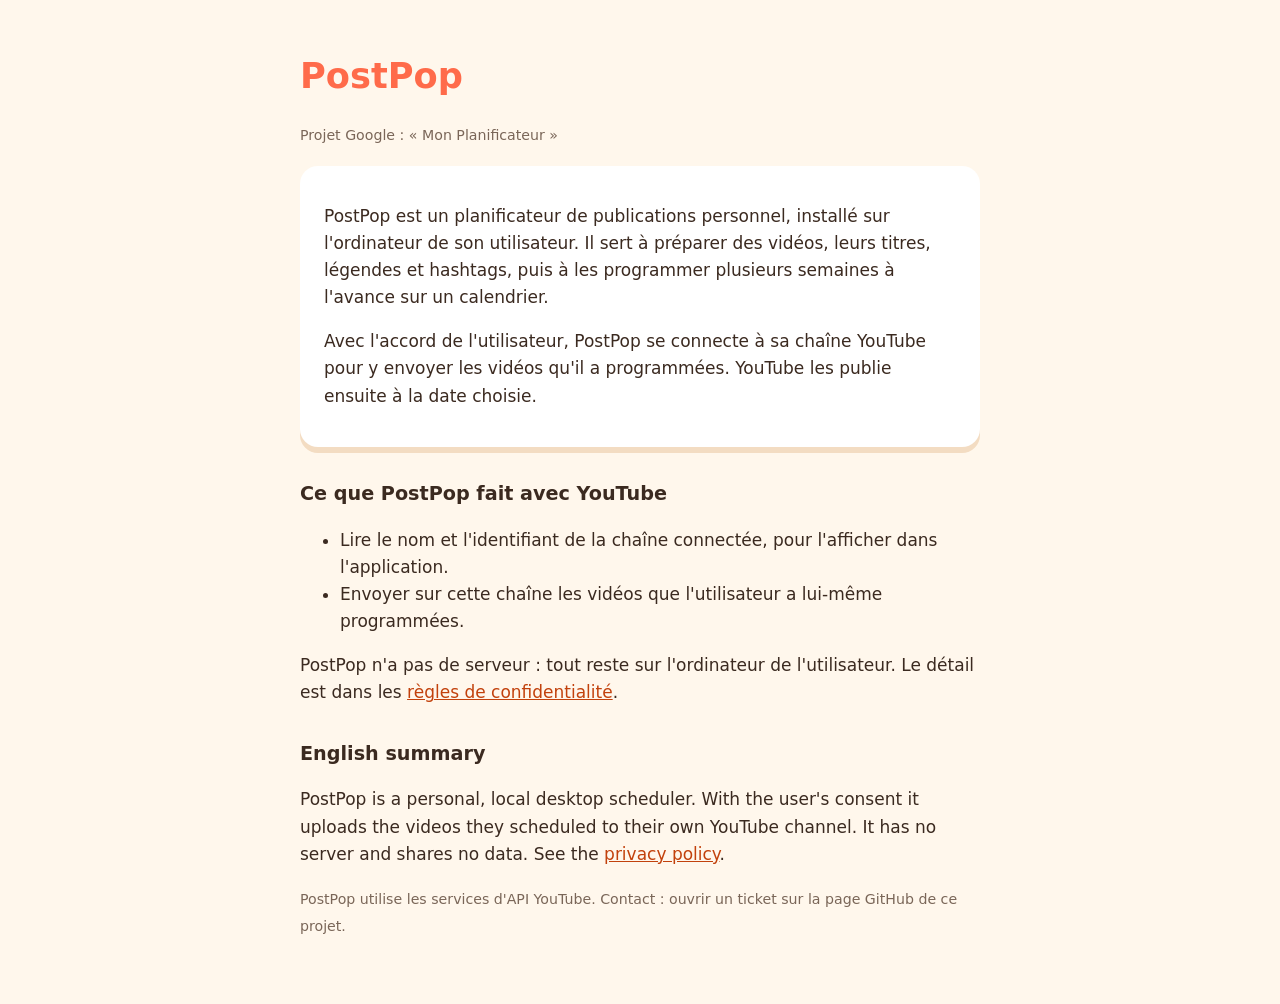
==== index.html @ f579b589 "Add files via upload" ====
<!doctype html>
<html lang="fr">
<head>
<meta charset="utf-8">
<meta name="viewport" content="width=device-width, initial-scale=1">
<title>PostPop (Mon Planificateur)</title>
<style>
body{margin:0;font:17px/1.6 system-ui,sans-serif;background:#fff7ec;color:#3b2a20}
main{max-width:680px;margin:0 auto;padding:48px 20px}
h1{font-size:2.2rem;margin:0 0 4px;color:#ff6b4a}
h2{font-size:1.2rem;margin-top:32px}
a{color:#c2410c}
.card{background:#fff;border-radius:18px;padding:20px 24px;box-shadow:0 6px 0 #f3dcc2}
small{color:#7a6658}
</style>
</head>
<body>
<main>
<h1>PostPop</h1>
<p><small>Projet Google : « Mon Planificateur »</small></p>
<div class="card">
<p>PostPop est un planificateur de publications personnel, installé sur l'ordinateur de son utilisateur. Il sert à préparer des vidéos, leurs titres, légendes et hashtags, puis à les programmer plusieurs semaines à l'avance sur un calendrier.</p>
<p>Avec l'accord de l'utilisateur, PostPop se connecte à sa chaîne YouTube pour y envoyer les vidéos qu'il a programmées. YouTube les publie ensuite à la date choisie.</p>
</div>
<h2>Ce que PostPop fait avec YouTube</h2>
<ul>
<li>Lire le nom et l'identifiant de la chaîne connectée, pour l'afficher dans l'application.</li>
<li>Envoyer sur cette chaîne les vidéos que l'utilisateur a lui-même programmées.</li>
</ul>
<p>PostPop n'a pas de serveur : tout reste sur l'ordinateur de l'utilisateur. Le détail est dans les <a href="confidentialite.html">règles de confidentialité</a>.</p>
<h2>English summary</h2>
<p>PostPop is a personal, local desktop scheduler. With the user's consent it uploads the videos they scheduled to their own YouTube channel. It has no server and shares no data. See the <a href="confidentialite.html">privacy policy</a>.</p>
<p><small>PostPop utilise les services d'API YouTube. Contact : ouvrir un ticket sur la page GitHub de ce projet.</small></p>
</main>
</body>
</html>
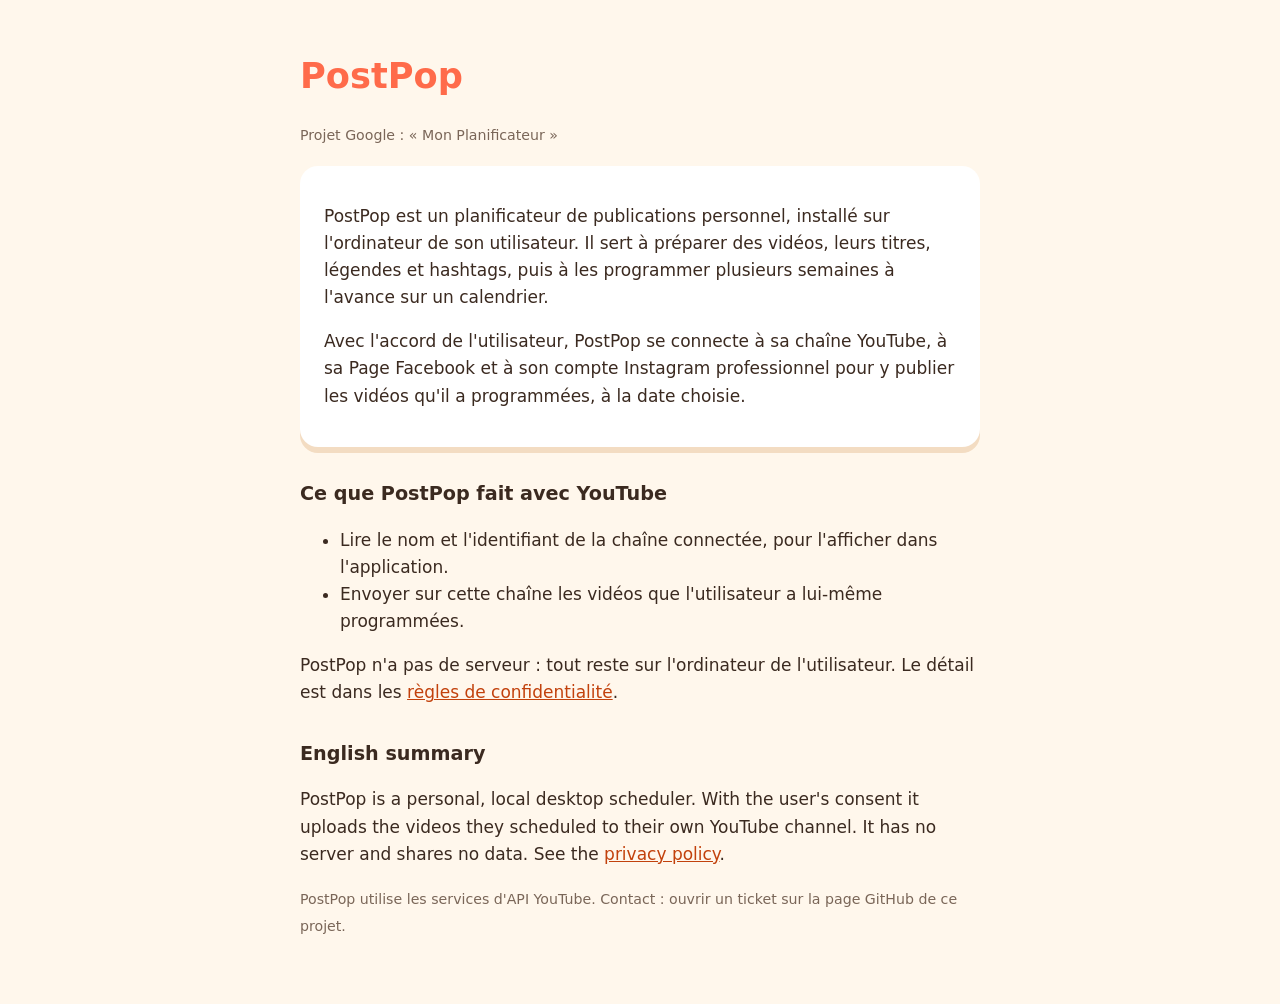
==== commit f549be6a: "Add files via upload" ====
--- a/index.html
+++ b/index.html
@@ -20,7 +20,7 @@
 <p><small>Projet Google : « Mon Planificateur »</small></p>
 <div class="card">
 <p>PostPop est un planificateur de publications personnel, installé sur l'ordinateur de son utilisateur. Il sert à préparer des vidéos, leurs titres, légendes et hashtags, puis à les programmer plusieurs semaines à l'avance sur un calendrier.</p>
-<p>Avec l'accord de l'utilisateur, PostPop se connecte à sa chaîne YouTube pour y envoyer les vidéos qu'il a programmées. YouTube les publie ensuite à la date choisie.</p>
+<p>Avec l'accord de l'utilisateur, PostPop se connecte à sa chaîne YouTube, à sa Page Facebook et à son compte Instagram professionnel pour y publier les vidéos qu'il a programmées, à la date choisie.</p>
 </div>
 <h2>Ce que PostPop fait avec YouTube</h2>
 <ul>
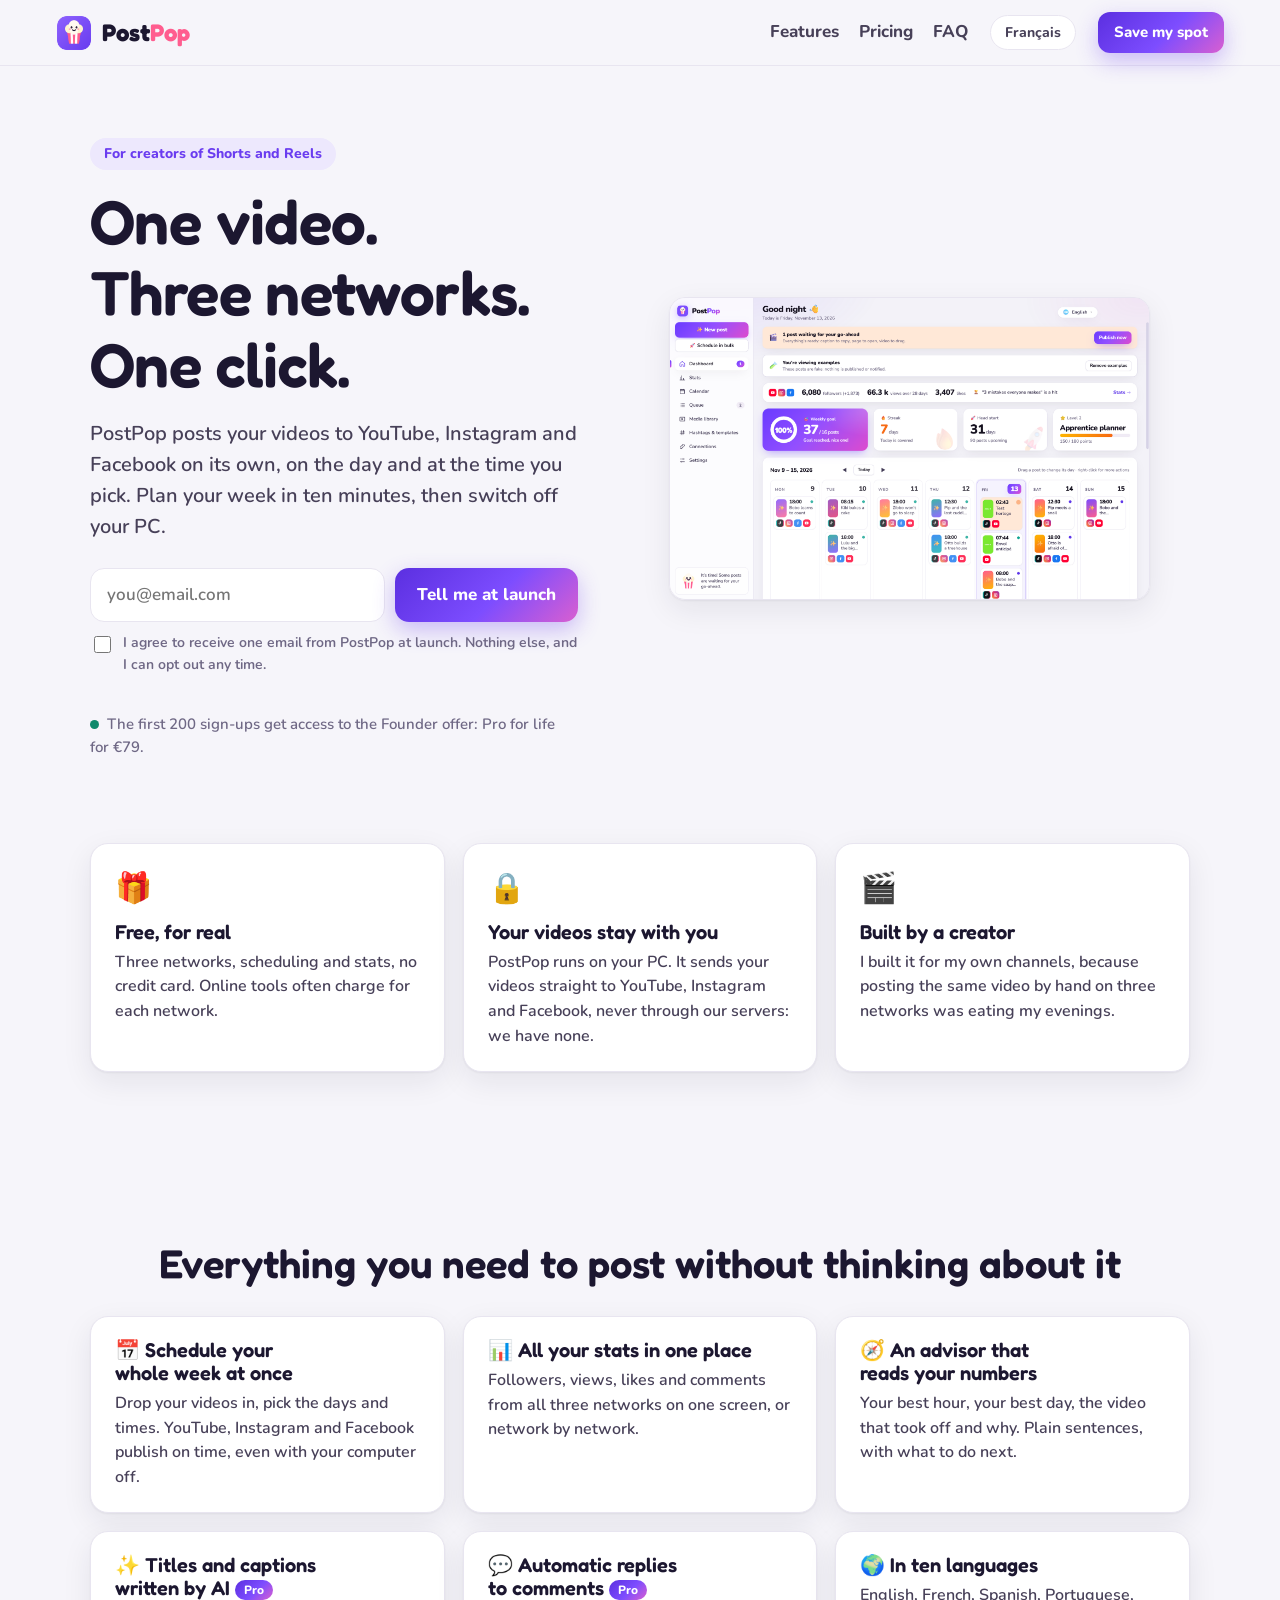
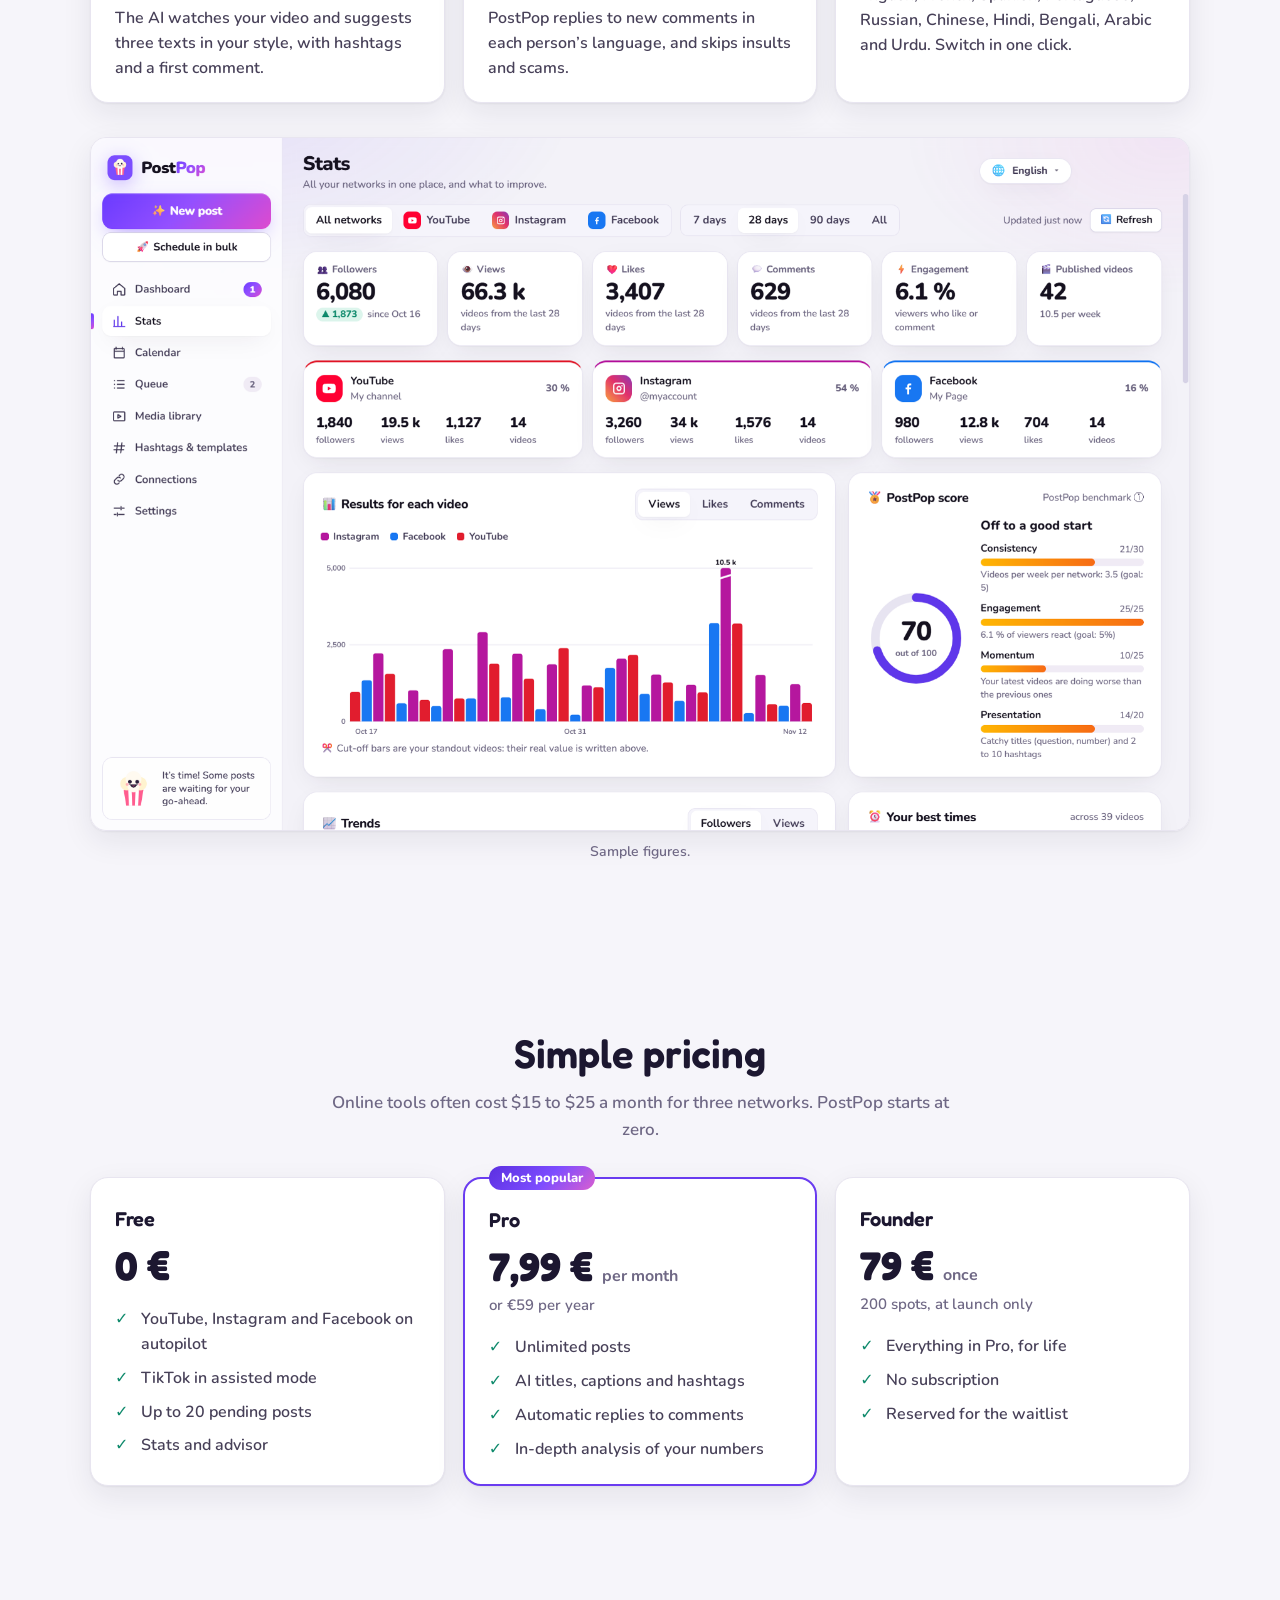
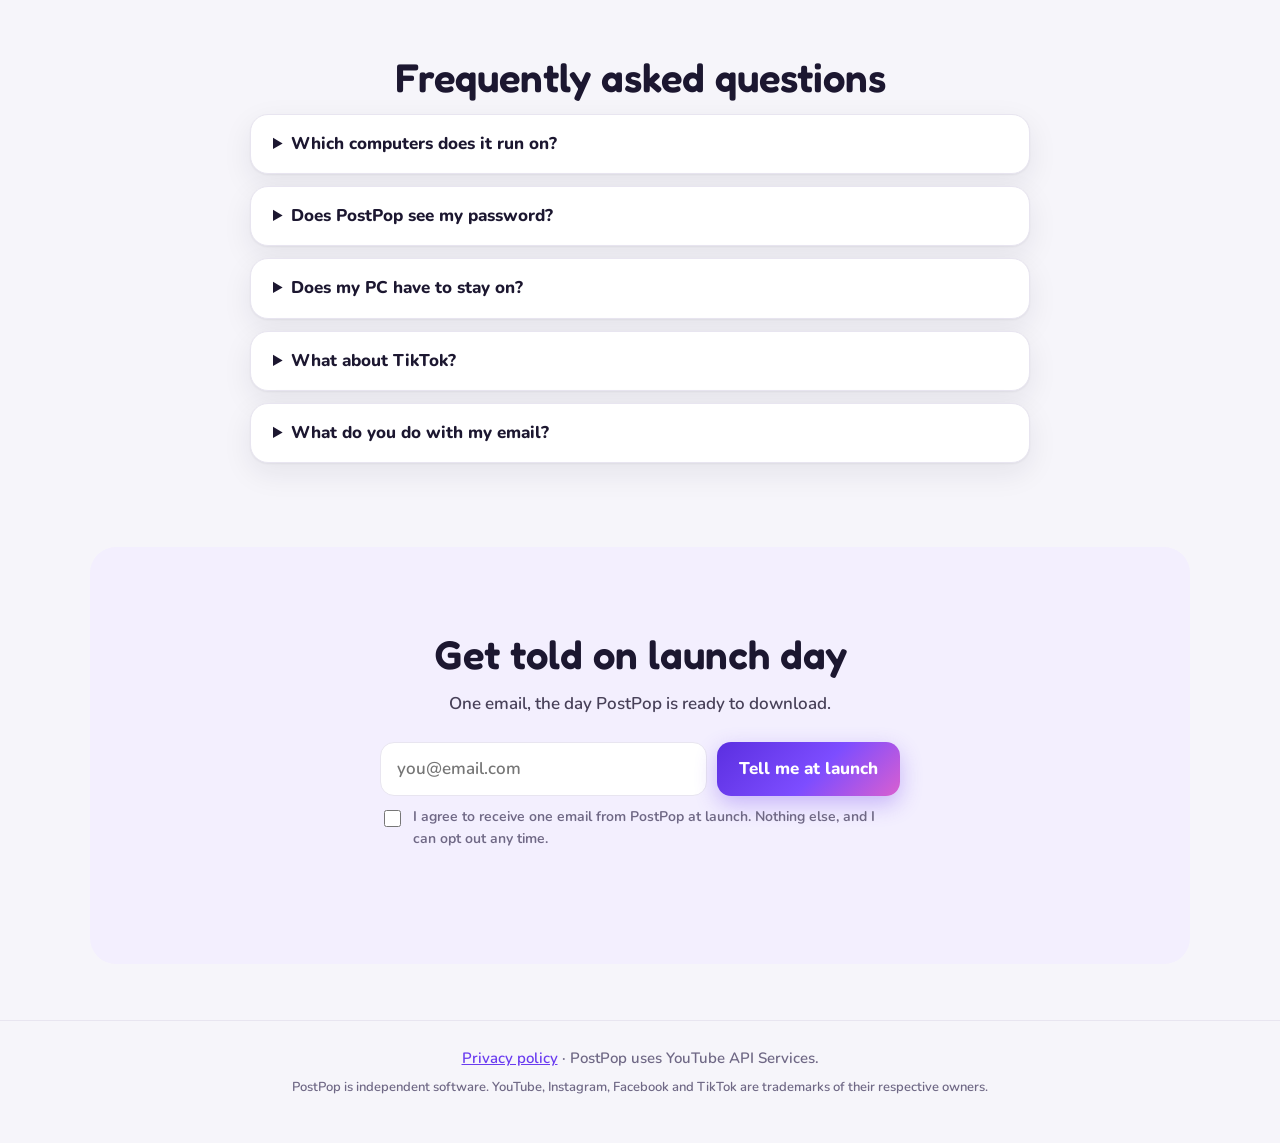
==== commit 4aec5af0: "Page de téléchargement avec liste d'attente Co-Authored-By: Claude Fable 5.2 <noreply@anthropic.com>" ====
--- a/index.html
+++ b/index.html
@@ -3,34 +3,135 @@
 <head>
 <meta charset="utf-8">
 <meta name="viewport" content="width=device-width, initial-scale=1">
-<title>PostPop (Mon Planificateur)</title>
-<style>
-body{margin:0;font:17px/1.6 system-ui,sans-serif;background:#fff7ec;color:#3b2a20}
-main{max-width:680px;margin:0 auto;padding:48px 20px}
-h1{font-size:2.2rem;margin:0 0 4px;color:#ff6b4a}
-h2{font-size:1.2rem;margin-top:32px}
-a{color:#c2410c}
-.card{background:#fff;border-radius:18px;padding:20px 24px;box-shadow:0 6px 0 #f3dcc2}
-small{color:#7a6658}
-</style>
+<title>PostPop : une vidéo, trois réseaux, un clic</title>
+<meta name="description" content="PostPop publie tes Shorts et tes Reels sur YouTube, Instagram et Facebook, tout seul, à l'heure que tu choisis. Gratuit, pour Windows.">
+<link rel="icon" href="img/icone.png">
+<link rel="stylesheet" href="style.css">
 </head>
 <body>
+<header class="top">
+  <a class="brand" href="#"><img src="img/icone.png" alt="" width="36" height="36"><span>Post<b>Pop</b></span></a>
+  <nav>
+    <a href="#fonctions" data-t="nav.features">Fonctions</a>
+    <a href="#prix" data-t="nav.pricing">Prix</a>
+    <a href="#questions" data-t="nav.faq">Questions</a>
+  </nav>
+  <button class="lang" id="lang" type="button" aria-label="Changer de langue / Change language">English</button>
+  <a class="btn primary small cta" href="#inscription" data-t="nav.cta">Je veux ma place</a>
+</header>
+
 <main>
-<h1>PostPop</h1>
-<p><small>Projet Google : « Mon Planificateur »</small></p>
-<div class="card">
-<p>PostPop est un planificateur de publications personnel, installé sur l'ordinateur de son utilisateur. Il sert à préparer des vidéos, leurs titres, légendes et hashtags, puis à les programmer plusieurs semaines à l'avance sur un calendrier.</p>
-<p>Avec l'accord de l'utilisateur, PostPop se connecte à sa chaîne YouTube, à sa Page Facebook et à son compte Instagram professionnel pour y publier les vidéos qu'il a programmées, à la date choisie.</p>
-</div>
-<h2>Ce que PostPop fait avec YouTube</h2>
-<ul>
-<li>Lire le nom et l'identifiant de la chaîne connectée, pour l'afficher dans l'application.</li>
-<li>Envoyer sur cette chaîne les vidéos que l'utilisateur a lui-même programmées.</li>
-</ul>
-<p>PostPop n'a pas de serveur : tout reste sur l'ordinateur de l'utilisateur. Le détail est dans les <a href="confidentialite.html">règles de confidentialité</a>.</p>
-<h2>English summary</h2>
-<p>PostPop is a personal, local desktop scheduler. With the user's consent it uploads the videos they scheduled to their own YouTube channel. It has no server and shares no data. See the <a href="confidentialite.html">privacy policy</a>.</p>
-<p><small>PostPop utilise les services d'API YouTube. Contact : ouvrir un ticket sur la page GitHub de ce projet.</small></p>
+<section class="hero">
+  <div class="hero-text">
+    <p class="tag" data-t="hero.tag">Pour les créateurs de Shorts et de Reels</p>
+    <h1 data-t="hero.title">Une vidéo. Trois réseaux. Un clic.</h1>
+    <p class="lead" data-t="hero.lead">PostPop publie tes vidéos sur YouTube, Instagram et Facebook, tout seul, au jour et à l'heure que tu choisis. Tu prépares ta semaine en dix minutes, puis tu éteins ton PC.</p>
+    <form class="join" data-form novalidate>
+      <label class="sr" for="email-1" data-t="form.label">Ton adresse e-mail</label>
+      <input id="email-1" name="email" type="email" autocomplete="email" required placeholder="ton@email.fr" data-tp="form.placeholder">
+      <input class="hp" name="site" type="text" tabindex="-1" autocomplete="off" aria-hidden="true">
+      <button class="btn primary" type="submit" data-t="form.button">Prévenez-moi au lancement</button>
+      <label class="consent"><input name="consent" type="checkbox" required> <span data-t="form.consent">J'accepte de recevoir un e-mail de PostPop pour le lancement. Rien d'autre, et je peux me retirer quand je veux.</span></label>
+      <p class="form-msg" role="status" aria-live="polite"></p>
+    </form>
+    <p class="hint"><span class="dot"></span> <span data-t="hero.founder">Les 200 premiers inscrits auront accès à l'offre Fondateur : Pro à vie pour 79 €.</span> <b class="left" data-left hidden></b></p>
+  </div>
+  <figure class="hero-shot">
+    <img src="img/tableau-de-bord-fr.png" data-img="tableau-de-bord" alt="Le tableau de bord de PostPop : la semaine de publications, réseau par réseau" width="1750" height="1102">
+  </figure>
+</section>
+
+<section class="trio">
+  <article><span class="ico">🎁</span><h3 data-t="trio.1.t">Gratuit pour de vrai</h3><p data-t="trio.1.p">Trois réseaux, la programmation et les statistiques, sans carte bancaire. Les outils en ligne font souvent payer chaque réseau.</p></article>
+  <article><span class="ico">🔒</span><h3 data-t="trio.2.t">Tes vidéos restent chez toi</h3><p data-t="trio.2.p">PostPop tourne sur ton PC. Il envoie tes vidéos directement à YouTube, Instagram et Facebook, sans passer par nos serveurs : nous n'en avons pas.</p></article>
+  <article><span class="ico">🎬</span><h3 data-t="trio.3.t">Fait par un créateur</h3><p data-t="trio.3.p">Je l'ai construit pour mes propres chaînes, parce que publier la même vidéo à la main sur trois réseaux me prenait mes soirées.</p></article>
+</section>
+
+<section id="fonctions" class="features">
+  <h2 data-t="feat.title">Tout ce qu'il faut pour publier sans y penser</h2>
+  <div class="grid">
+    <article><h3 data-t="feat.1.t">📅 Programme ta semaine d'un coup</h3><p data-t="feat.1.p">Glisse tes vidéos, choisis les jours et les heures. YouTube, Instagram et Facebook publient à l'heure dite, même ordinateur éteint.</p></article>
+    <article><h3 data-t="feat.2.t">📊 Toutes tes statistiques au même endroit</h3><p data-t="feat.2.p">Abonnés, vues, j'aime et commentaires des trois réseaux réunis sur un seul écran, ou réseau par réseau.</p></article>
+    <article><h3 data-t="feat.3.t">🧭 Un conseiller qui lit tes chiffres</h3><p data-t="feat.3.p">Ta meilleure heure, ton meilleur jour, la vidéo qui cartonne et pourquoi. Des phrases simples, avec quoi faire ensuite.</p></article>
+    <article><h3><span data-t="feat.4.t">✨ Titres et légendes écrits par l'IA</span> <em class="pro">Pro</em></h3><p data-t="feat.4.p">L'IA regarde ta vidéo et propose trois textes dans ton style, avec les hashtags et le premier commentaire.</p></article>
+    <article><h3><span data-t="feat.5.t">💬 Réponses automatiques aux commentaires</span> <em class="pro">Pro</em></h3><p data-t="feat.5.p">PostPop répond à tes nouveaux commentaires dans la langue de chacun, et laisse de côté les insultes et les arnaques.</p></article>
+    <article><h3 data-t="feat.6.t">🌍 En dix langues</h3><p data-t="feat.6.p">Français, anglais, espagnol, portugais, russe, chinois, hindi, bengali, arabe et ourdou. Tu changes d'un clic.</p></article>
+  </div>
+  <figure class="wide-shot">
+    <img src="img/statistiques-fr.png" data-img="statistiques" alt="L'écran Statistiques de PostPop : chiffres clés, résultat de chaque vidéo et note sur 100" width="1750" height="1102" loading="lazy">
+    <figcaption data-t="feat.caption">Chiffres d'exemple.</figcaption>
+  </figure>
+</section>
+
+<section id="prix" class="pricing">
+  <h2 data-t="price.title">Des prix simples</h2>
+  <p class="sub" data-t="price.sub">Les outils en ligne coûtent souvent 15 à 25 $ par mois pour trois réseaux. PostPop commence à zéro.</p>
+  <div class="plans">
+    <article class="plan">
+      <h3 data-t="price.free.t">Gratuit</h3>
+      <p class="amount">0 €</p>
+      <ul>
+        <li data-t="price.free.1">YouTube, Instagram et Facebook en automatique</li>
+        <li data-t="price.free.2">TikTok en mode assisté</li>
+        <li data-t="price.free.3">Jusqu'à 20 publications en attente</li>
+        <li data-t="price.free.4">Statistiques et conseiller</li>
+      </ul>
+    </article>
+    <article class="plan best">
+      <p class="ribbon" data-t="price.pro.ribbon">Le plus choisi</p>
+      <h3>Pro</h3>
+      <p class="amount">7,99 € <small data-t="price.pro.per">par mois</small></p>
+      <p class="or" data-t="price.pro.or">ou 59 € par an</p>
+      <ul>
+        <li data-t="price.pro.1">Publications sans limite</li>
+        <li data-t="price.pro.2">Titres, légendes et hashtags par l'IA</li>
+        <li data-t="price.pro.3">Réponses automatiques aux commentaires</li>
+        <li data-t="price.pro.4">Analyse approfondie de tes chiffres</li>
+      </ul>
+    </article>
+    <article class="plan">
+      <h3 data-t="price.founder.t">Fondateur</h3>
+      <p class="amount">79 € <small data-t="price.founder.per">une fois</small></p>
+      <p class="or" data-t="price.founder.or">200 places, au lancement seulement</p>
+      <ul>
+        <li data-t="price.founder.1">Tout Pro, à vie</li>
+        <li data-t="price.founder.2">Aucun abonnement</li>
+        <li data-t="price.founder.3">Réservé aux inscrits de la liste d'attente</li>
+      </ul>
+    </article>
+  </div>
+</section>
+
+<section id="questions" class="faq">
+  <h2 data-t="faq.title">Questions fréquentes</h2>
+  <details><summary data-t="faq.1.q">Sur quel ordinateur ça marche ?</summary><p data-t="faq.1.a">Windows 10 et Windows 11. Pas encore de version Mac.</p></details>
+  <details><summary data-t="faq.2.q">Est-ce que PostPop voit mon mot de passe ?</summary><p data-t="faq.2.a">Non. Tu te connectes sur les pages officielles de Google et de Meta, et PostPop reçoit seulement l'autorisation de publier. Tu peux la retirer quand tu veux.</p></details>
+  <details><summary data-t="faq.3.q">Mon PC doit-il rester allumé ?</summary><p data-t="faq.3.a">Non pour YouTube et Facebook : ils gardent ta vidéo et la publient à l'heure. Pour Instagram, un petit relais gratuit sur ton propre compte Google s'en charge.</p></details>
+  <details><summary data-t="faq.4.q">Et TikTok ?</summary><p data-t="faq.4.a">TikTok ne laisse pas un petit logiciel publier à ta place. PostPop te prévient à l'heure, copie ta légende et ouvre la bonne page : vingt secondes à la main.</p></details>
+  <details><summary data-t="faq.5.q">Que faites-vous de mon e-mail ?</summary><p data-t="faq.5.a">Il sert à une seule chose : te prévenir du lancement. Il n'est ni vendu ni partagé, et tu peux le faire supprimer à tout moment. Le détail est dans les règles de confidentialité.</p></details>
+</section>
+
+<section id="inscription" class="final">
+  <h2 data-t="final.title">Sois prévenu le jour du lancement</h2>
+  <p data-t="final.sub">Un seul e-mail, le jour où PostPop est prêt à être téléchargé.</p>
+  <form class="join center" data-form novalidate>
+    <label class="sr" for="email-2" data-t="form.label">Ton adresse e-mail</label>
+    <input id="email-2" name="email" type="email" autocomplete="email" required placeholder="ton@email.fr" data-tp="form.placeholder">
+    <input class="hp" name="site" type="text" tabindex="-1" autocomplete="off" aria-hidden="true">
+    <button class="btn primary" type="submit" data-t="form.button">Prévenez-moi au lancement</button>
+    <label class="consent"><input name="consent" type="checkbox" required> <span data-t="form.consent">J'accepte de recevoir un e-mail de PostPop pour le lancement. Rien d'autre, et je peux me retirer quand je veux.</span></label>
+    <p class="form-msg" role="status" aria-live="polite"></p>
+  </form>
+</section>
 </main>
+
+<footer>
+  <p><a href="confidentialite.html" data-t="foot.privacy">Règles de confidentialité</a> · <span data-t="foot.api">PostPop utilise les services d'API YouTube.</span></p>
+  <p class="small" data-t="foot.legal">PostPop est un logiciel indépendant. YouTube, Instagram, Facebook et TikTok sont des marques de leurs propriétaires respectifs.</p>
+  <p class="small" data-legal></p>
+</footer>
+
+<script src="config.js"></script>
+<script src="app.js"></script>
 </body>
 </html>
--- a/style.css
+++ b/style.css
@@ -0,0 +1,110 @@
+/* Page de téléchargement de PostPop. Mêmes couleurs et mêmes polices que l'application ; aucune ressource
+   chargée depuis un autre site (polices et images sont dans ce dossier). */
+
+@font-face { font-family: 'Fredoka'; src: url('fonts/fredoka-latin-wght-normal.woff2') format('woff2-variations'); font-weight: 300 700; font-display: swap; }
+@font-face { font-family: 'Nunito'; src: url('fonts/nunito-latin-wght-normal.woff2') format('woff2-variations'); font-weight: 200 1000; font-display: swap; }
+
+:root {
+  --bg: #f6f5fa; --surface: #ffffff; --ink: #1c1730; --ink-2: #474058; --muted: #6f6885; --line: #e8e5f0;
+  --primary: #6a3cf0; --primary-deep: #5429cf; --pink: #ff5d8f; --good: #0f8a6c; --red: #c9353a;
+  --grad: linear-gradient(135deg, #5b2fe0, #7d4dff 55%, #d95fd0);
+  --shadow: 0 1px 2px rgba(28, 23, 48, 0.05), 0 10px 30px rgba(28, 23, 48, 0.08);
+}
+@media (prefers-color-scheme: dark) {
+  :root { --bg: #14111c; --surface: #1e1a2a; --ink: #f4f1fb; --ink-2: #cfc8e0; --muted: #a59dba; --line: #2e283e; --primary: #a586ff; --primary-deep: #7c5ce0; --good: #45d3a8; --red: #ff7a7f; --shadow: 0 10px 30px rgba(0, 0, 0, 0.35); }
+}
+
+* { box-sizing: border-box; }
+html { scroll-behavior: smooth; }
+body { margin: 0; font: 600 17px/1.55 'Nunito', 'Segoe UI', system-ui, sans-serif; color: var(--ink); background: var(--bg); -webkit-font-smoothing: antialiased; }
+h1, h2, h3 { font-family: 'Fredoka', 'Segoe UI', system-ui, sans-serif; font-weight: 600; margin: 0; line-height: 1.15; text-wrap: balance; }
+p { margin: 0; }
+a { color: var(--primary); }
+img { max-width: 100%; height: auto; display: block; }
+.sr { position: absolute; width: 1px; height: 1px; overflow: hidden; clip-path: inset(50%); }
+:focus-visible { outline: 3px solid var(--primary); outline-offset: 3px; border-radius: 8px; }
+
+.top { position: sticky; top: 0; z-index: 5; display: flex; align-items: center; gap: 22px; padding: 12px clamp(16px, 5vw, 56px); background: color-mix(in srgb, var(--bg) 88%, transparent); backdrop-filter: blur(10px); border-bottom: 1px solid var(--line); }
+.brand { display: flex; align-items: center; gap: 10px; text-decoration: none; color: var(--ink); font: 700 24px 'Fredoka', sans-serif; }
+.brand b { color: var(--pink); }
+.brand img { border-radius: 10px; }
+.top nav { display: flex; gap: 20px; margin-left: auto; }
+.top nav a { color: var(--ink-2); text-decoration: none; font-weight: 750; }
+.top nav a:hover { color: var(--primary); }
+.lang { border: 1px solid var(--line); background: var(--surface); color: var(--ink-2); border-radius: 99px; padding: 6px 14px; font: inherit; font-size: 14px; font-weight: 750; cursor: pointer; }
+
+.btn { display: inline-flex; align-items: center; justify-content: center; border: 0; border-radius: 14px; padding: 13px 22px; font: inherit; font-weight: 800; cursor: pointer; text-decoration: none; white-space: nowrap; }
+.btn.primary { background: var(--grad); color: #fff; box-shadow: 0 8px 22px rgba(106, 60, 240, 0.32); }
+.btn.primary:hover { filter: brightness(1.07); }
+.btn.small { padding: 9px 16px; font-size: 15px; border-radius: 12px; }
+.btn[disabled] { opacity: 0.6; cursor: progress; }
+
+main { max-width: 1180px; margin: 0 auto; padding: 0 clamp(16px, 5vw, 40px); }
+section { padding: clamp(40px, 7vw, 84px) 0; }
+h2 { font-size: clamp(28px, 4vw, 40px); text-align: center; margin-bottom: 14px; }
+.sub { text-align: center; color: var(--muted); max-width: 640px; margin: 0 auto 34px; }
+
+.hero { display: grid; grid-template-columns: minmax(0, 1fr) minmax(0, 1.15fr); gap: clamp(24px, 4vw, 56px); align-items: center; padding-top: clamp(32px, 6vw, 72px); }
+.tag { display: inline-block; background: color-mix(in srgb, var(--primary) 12%, var(--surface)); color: var(--primary); border-radius: 99px; padding: 5px 14px; font-size: 14px; font-weight: 800; margin-bottom: 16px; }
+h1 { font-size: clamp(38px, 6vw, 62px); letter-spacing: -0.01em; }
+.lead { font-size: clamp(17px, 2vw, 20px); color: var(--ink-2); margin: 18px 0 26px; max-width: 34em; }
+.hero-shot img, .wide-shot img { border-radius: 16px; border: 1px solid var(--line); box-shadow: var(--shadow); }
+.hint { margin-top: 6px; color: var(--muted); font-size: 15px; }
+.dot { display: inline-block; width: 9px; height: 9px; border-radius: 50%; background: var(--good); margin-right: 4px; }
+.left { color: var(--ink); }
+
+.join { display: grid; grid-template-columns: minmax(0, 1fr) auto; gap: 10px; max-width: 520px; }
+.join.center { margin: 24px auto 0; }
+.join input[type='email'] { min-width: 0; border: 1.5px solid var(--line); background: var(--surface); color: var(--ink); border-radius: 14px; padding: 13px 16px; font: inherit; }
+.join input[type='email']:focus { border-color: var(--primary); outline: none; }
+.join .hp { position: absolute; left: -5000px; }
+.consent { grid-column: 1 / -1; display: flex; gap: 9px; align-items: flex-start; font-size: 14px; font-weight: 650; color: var(--muted); text-align: left; }
+.consent input { margin-top: 4px; width: 17px; height: 17px; accent-color: var(--primary); flex: none; }
+.form-msg { grid-column: 1 / -1; font-size: 15px; font-weight: 800; min-height: 1.4em; text-align: left; }
+.form-msg.ok { color: var(--good); }
+.form-msg.bad { color: var(--red); }
+
+.trio { display: grid; grid-template-columns: repeat(3, minmax(0, 1fr)); gap: 18px; padding-top: 0; }
+.trio article, .features .grid article, .plan, .faq details { background: var(--surface); border: 1px solid var(--line); border-radius: 18px; padding: 22px 24px; box-shadow: var(--shadow); }
+.ico { font-size: 30px; }
+h3 { font-size: 20px; margin: 8px 0 6px; }
+.trio p, .features p { color: var(--ink-2); font-size: 16px; }
+
+.features .grid { display: grid; grid-template-columns: repeat(3, minmax(0, 1fr)); gap: 18px; margin-top: 30px; }
+.features .grid h3 { margin-top: 0; }
+.pro { font-style: normal; font: 800 12px 'Nunito', sans-serif; background: var(--grad); color: #fff; border-radius: 99px; padding: 2px 9px; vertical-align: middle; white-space: nowrap; }
+.wide-shot { margin: 34px 0 0; }
+figcaption { text-align: center; color: var(--muted); font-size: 14px; margin-top: 10px; }
+
+.plans { display: grid; grid-template-columns: repeat(3, minmax(0, 1fr)); gap: 18px; align-items: stretch; }
+.plan { position: relative; display: flex; flex-direction: column; gap: 4px; }
+.plan.best { border: 2px solid var(--primary); }
+.ribbon { position: absolute; top: -13px; left: 24px; background: var(--grad); color: #fff; border-radius: 99px; padding: 2px 12px; font-size: 13px; font-weight: 800; }
+.amount { font: 700 40px 'Fredoka', sans-serif; }
+.amount small { font: 700 16px 'Nunito', sans-serif; color: var(--muted); }
+.or { color: var(--muted); font-size: 15px; }
+.plan ul { list-style: none; padding: 0; margin: 14px 0 0; display: grid; gap: 9px; color: var(--ink-2); font-size: 16px; }
+.plan li { padding-left: 26px; position: relative; }
+.plan li::before { content: '✓'; position: absolute; left: 0; color: var(--good); font-weight: 900; }
+
+.faq { max-width: 780px; margin: 0 auto; }
+.faq details { margin-top: 12px; padding: 16px 22px; }
+.faq summary { cursor: pointer; font-weight: 800; }
+.faq details p { margin-top: 10px; color: var(--ink-2); }
+
+.final { text-align: center; background: color-mix(in srgb, var(--primary) 8%, var(--surface)); border-radius: 26px; padding-left: 20px; padding-right: 20px; margin-bottom: 56px; }
+.final p { color: var(--ink-2); }
+
+footer { border-top: 1px solid var(--line); padding: 26px clamp(16px, 5vw, 56px) 40px; text-align: center; color: var(--muted); display: grid; gap: 6px; font-size: 15px; }
+.small { font-size: 13px; }
+
+@media (max-width: 900px) {
+  .hero, .trio, .features .grid, .plans { grid-template-columns: minmax(0, 1fr); }
+  .top nav { display: none; }
+  .lang { margin-left: auto; }
+  .hero-shot { order: -1; }
+}
+@media (max-width: 520px) {
+  .join { grid-template-columns: minmax(0, 1fr); }
+  .cta { display: none; }
+}
